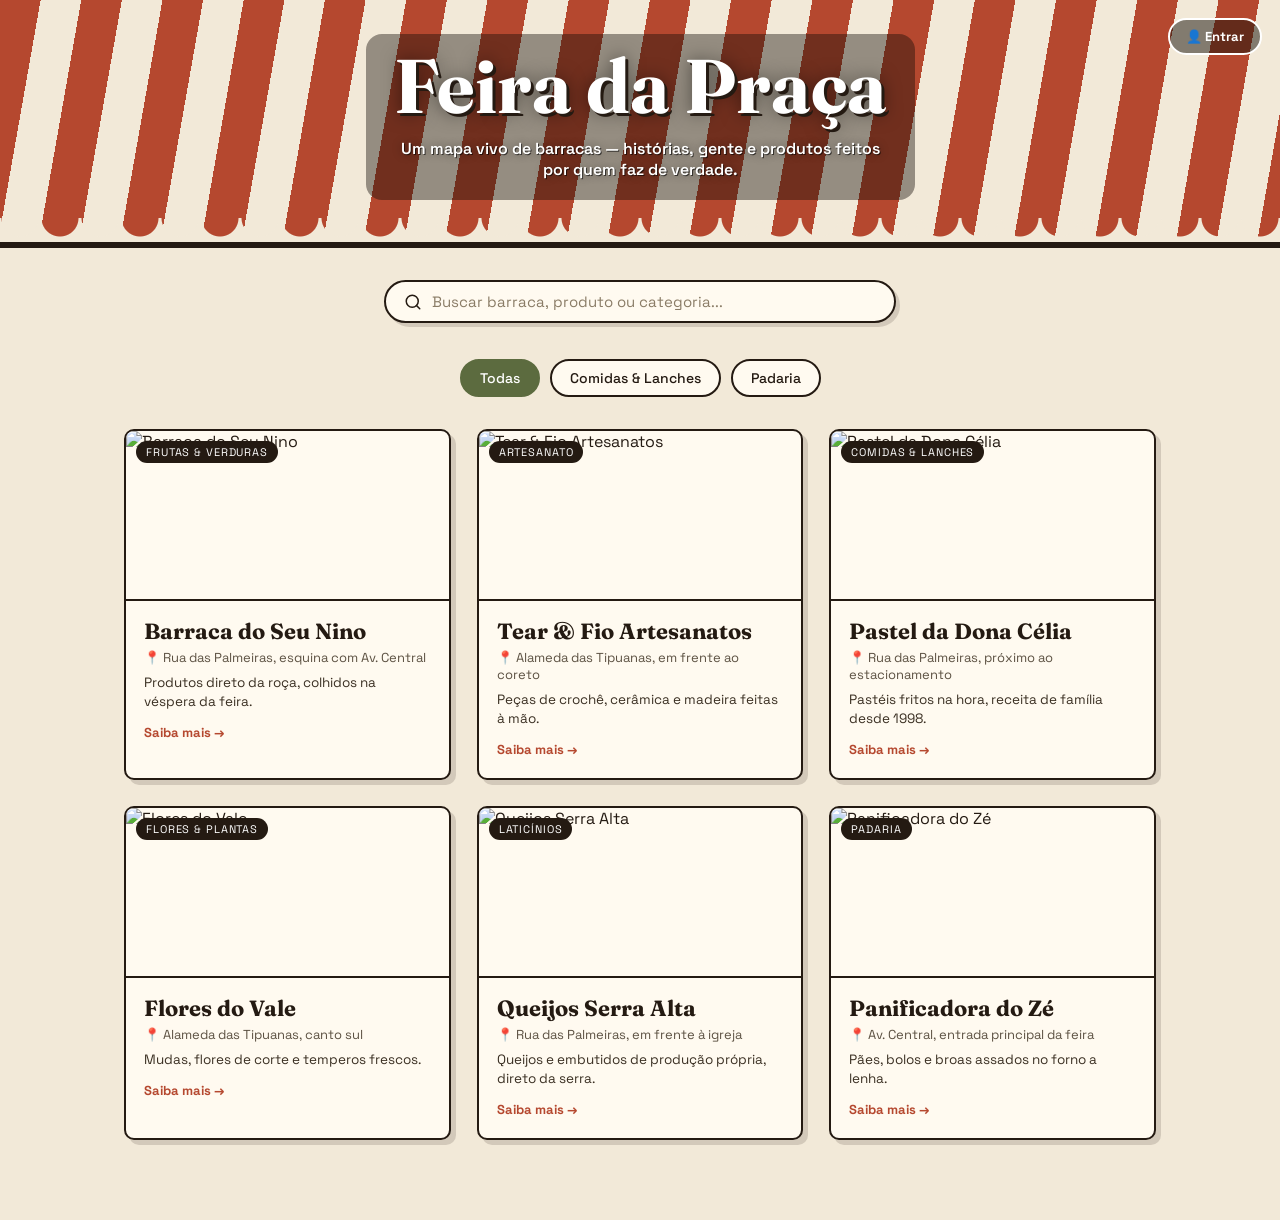
==== FRONTEND/index.html @ 85c82d38 "teste" ====
<!DOCTYPE html>
<html lang="pt-BR">
<head>
<meta charset="UTF-8">
<meta name="viewport" content="width=device-width, initial-scale=1.0">
<title>Feira da Praça — Barracas</title>
<style>
  @import url('https://fonts.googleapis.com/css2?family=Fraunces:opsz,wght@9..144,400;9..144,600;9..144,700&family=Space+Grotesk:wght@400;500;700&display=swap');

  :root{
    --canvas:#f2e9d8;
    --awning-a:#b5482f;
    --awning-b:#f2e9d8;
    --ink:#241a12;
    --olive:#5c6b3f;
    --mustard:#d69a2d;
    --card:#fffaf0;
    --line: rgba(36,26,18,0.15);
  }
  *{box-sizing:border-box; margin:0; padding:0;}
  body{
    background:var(--canvas);
    color:var(--ink);
    font-family:'Space Grotesk', sans-serif;
    min-height:100vh;
  }
  h1,h2,h3,.display{ font-family:'Fraunces', serif; }

  /* ---------- header / awning ---------- */
  header.top{
    position:relative;
    overflow:hidden;
    background: repeating-linear-gradient(
      100deg,
      var(--awning-a) 0px, var(--awning-a) 40px,
      var(--awning-b) 40px, var(--awning-b) 80px
    );
    padding: 34px 24px 42px;
    text-align:center;
    border-bottom: 6px solid var(--ink);
  }
  header.top::after{
    content:"";
    position:absolute; left:0; right:0; bottom:-2px; height:26px;
    background:
      radial-gradient(circle at 20px 0, transparent 18px, var(--canvas) 19px) repeat-x;
    background-size:40px 26px;
  }
  header.top .eyebrow{
    display:inline-block;
    font-size:13px;
    letter-spacing:.14em;
    text-transform:uppercase;
    color:#fff;
    background:var(--ink);
    padding:6px 14px;
    border-radius:2px;
    margin-bottom:16px;
  }
  header.top .title-block{
    display:inline-block;
    background:rgba(20,14,8,.42);
    border-radius:16px;
    padding:14px 28px 20px;
  }
  header.top h1{
    color:#fff;
    font-size:clamp(40px,7vw,76px);
    font-weight:700;
    text-shadow: 3px 3px 0 var(--ink), 0 0 18px rgba(0,0,0,.5);
    line-height:1;
  }
  header.top p{
    color:#fff;
    max-width:480px;
    margin:14px auto 0;
    font-size:16px;
    font-weight:600;
    text-shadow: 1px 1px 0 rgba(0,0,0,.6), 0 0 10px rgba(0,0,0,.4);
  }

  /* ---------- login ---------- */
  .login-corner{
    position:absolute;
    top:18px; right:18px;
    z-index:5;
  }
  .login-btn{
    font-family:'Space Grotesk',sans-serif;
    font-weight:700;
    font-size:13px;
    border:2px solid #fff;
    background:rgba(20,14,8,.5);
    color:#fff;
    padding:8px 16px;
    border-radius:999px;
    cursor:pointer;
    display:flex; align-items:center; gap:6px;
    transition: background .15s ease;
  }
  .login-btn:hover{ background:rgba(20,14,8,.75); }
  .user-chip{
    font-family:'Space Grotesk',sans-serif;
    font-weight:700;
    font-size:13px;
    background:#fff;
    color:var(--ink);
    padding:6px 8px 6px 14px;
    border-radius:999px;
    display:flex; align-items:center; gap:10px;
    border:2px solid var(--ink);
  }
  .user-chip .avatar{
    width:26px; height:26px; border-radius:50%;
    background:var(--olive); color:#fff;
    display:flex; align-items:center; justify-content:center;
    font-size:12px; font-weight:700;
  }
  .user-chip button{
    border:none; background:var(--ink); color:#fff;
    font-size:11px; font-weight:700; letter-spacing:.03em;
    padding:6px 10px; border-radius:999px; cursor:pointer;
  }

  .auth-overlay{
    position:fixed; inset:0; background:rgba(20,14,8,.55);
    display:none; align-items:center; justify-content:center;
    padding:20px; z-index:200;
    backdrop-filter: blur(2px);
  }
  .auth-overlay.open{ display:flex; }
  .auth-panel{
    background:var(--card);
    width:100%; max-width:380px;
    border:2px solid var(--ink); border-radius:14px;
    box-shadow:10px 10px 0 rgba(0,0,0,.25);
    padding:28px 26px 26px;
    position:relative;
    animation: rise .25s ease;
  }
  .auth-panel .close{
    position:absolute; top:12px; right:12px;
    width:30px; height:30px; border-radius:50%;
    background:var(--ink); color:#fff; border:none;
    font-size:16px; cursor:pointer;
  }
  .auth-panel h2{ font-size:24px; margin-bottom:4px; }
  .auth-panel .sub{ font-size:13px; color:#6b5f4d; margin-bottom:20px; }
  .auth-tabs{ display:flex; gap:8px; margin-bottom:20px; }
  .auth-tabs button{
    flex:1; padding:8px; border-radius:999px; border:2px solid var(--ink);
    background:var(--card); font-family:'Space Grotesk',sans-serif; font-weight:700;
    font-size:13px; cursor:pointer; color:var(--ink);
  }
  .auth-tabs button.active{ background:var(--olive); color:#fff; border-color:var(--olive); }
  .auth-form label{
    display:block; font-size:12px; font-weight:700; text-transform:uppercase;
    letter-spacing:.05em; margin-bottom:6px; color:#5c5142;
  }
  .auth-form input{
    width:100%; border:2px solid var(--ink); border-radius:8px;
    padding:10px 12px; margin-bottom:14px; font-family:'Space Grotesk',sans-serif;
    font-size:14px; background:#fffefb;
  }
  .auth-form input:focus{ outline:2px solid var(--mustard); }
  .auth-submit{
    width:100%; border:2px solid var(--ink); background:var(--ink); color:#fff;
    font-family:'Space Grotesk',sans-serif; font-weight:700; font-size:14px;
    padding:12px; border-radius:999px; cursor:pointer; margin-top:4px;
  }
  .auth-submit:hover{ background:#3a2f22; }
  .auth-error{
    color:var(--awning-a); font-size:12.5px; font-weight:700; margin:-6px 0 12px;
    display:none;
  }
  .auth-error.show{ display:block; }

  /* ---------- admin dashboard ---------- */
  .admin-overlay{
    position:fixed; inset:0; background:rgba(20,14,8,.55);
    display:none; align-items:flex-start; justify-content:center;
    padding:40px 16px; z-index:200; overflow-y:auto;
    backdrop-filter: blur(2px);
  }
  .admin-overlay.open{ display:flex; }
  .admin-panel{
    background:var(--card);
    max-width:720px; width:100%;
    border:2px solid var(--ink); border-radius:14px;
    box-shadow:10px 10px 0 rgba(0,0,0,.25);
    padding:30px 30px 34px;
    position:relative;
    animation: rise .25s ease;
  }
  .admin-panel .close{
    position:absolute; top:14px; right:14px;
    width:36px; height:36px; border-radius:50%;
    background:var(--ink); color:#fff; border:none;
    font-size:18px; cursor:pointer;
  }
  .admin-panel h2{ font-size:28px; margin-bottom:4px; }
  .admin-panel .sub{ font-size:13px; color:#6b5f4d; margin-bottom:24px; }
  .admin-stats{
    display:grid; grid-template-columns:repeat(auto-fit,minmax(140px,1fr));
    gap:12px; margin-bottom:28px;
  }
  .admin-stats .stat{
    border:2px solid var(--ink); border-radius:10px; padding:14px 16px;
    background:#fffefb;
  }
  .admin-stats .stat .num{ font-family:'Fraunces',serif; font-size:28px; }
  .admin-stats .stat .label{ font-size:12px; color:#6b5f4d; text-transform:uppercase; letter-spacing:.04em; }
  .admin-list{ display:flex; flex-direction:column; gap:10px; }
  .admin-row{
    display:grid; grid-template-columns:24px 1fr auto; align-items:center; gap:12px;
  }
  .admin-row .rank{ font-weight:700; color:#6b5f4d; font-size:13px; }
  .admin-row .info{ min-width:0; }
  .admin-row .info .name{ font-weight:700; font-size:14px; }
  .admin-row .info .cat{ font-size:11px; color:#6b5f4d; }
  .admin-row .bar-wrap{ background:#e9dfc9; border:2px solid var(--ink); border-radius:999px; height:10px; overflow:hidden; margin-top:4px; }
  .admin-row .bar{ height:100%; background:var(--olive); }
  .admin-row .count{ font-weight:700; font-size:15px; min-width:34px; text-align:right; }
  .admin-empty{ text-align:center; color:#6b5f4d; font-size:14px; padding:20px 0; }



  /* ---------- filter bar ---------- */
  .filters{
    max-width:1080px;
    margin:36px auto 0;
    padding:0 24px;
    display:flex;
    gap:10px;
    flex-wrap:wrap;
    justify-content:center;
  }
  .filters button{
    font-family:'Space Grotesk',sans-serif;
    font-weight:500;
    font-size:14px;
    border:2px solid var(--ink);
    background:var(--card);
    color:var(--ink);
    padding:8px 18px;
    border-radius:999px;
    cursor:pointer;
    transition: transform .15s ease, background .15s ease;
  }
  .filters button:hover{ transform:translateY(-2px); }
  .filters button.active{
    background:var(--olive);
    color:#fff;
    border-color:var(--olive);
  }

  /* ---------- search bar ---------- */
  .search-wrap{
    max-width:560px;
    margin:32px auto 0;
    padding:0 24px;
  }
  .search-box{
    display:flex;
    align-items:center;
    gap:10px;
    background:var(--card);
    border:2px solid var(--ink);
    border-radius:999px;
    padding:10px 18px;
    box-shadow:4px 4px 0 var(--line);
  }
  .search-box svg{ flex:none; }
  .search-box input{
    flex:1;
    border:none;
    outline:none;
    background:transparent;
    font-family:'Space Grotesk',sans-serif;
    font-size:15px;
    color:var(--ink);
  }
  .search-box input::placeholder{ color:#8a7c66; }

  /* ---------- grid ---------- */
  main{
    max-width:1080px;
    margin:32px auto 80px;
    padding:0 24px;
  }
  .grid{
    display:grid;
    grid-template-columns:repeat(auto-fill, minmax(260px,1fr));
    gap:26px;
  }
  .stall-card{
    background:var(--card);
    border:2px solid var(--ink);
    border-radius:10px;
    overflow:hidden;
    cursor:pointer;
    position:relative;
    transition: transform .2s ease, box-shadow .2s ease;
    box-shadow: 5px 5px 0 var(--line);
  }
  .stall-card:hover{
    transform: translate(-3px,-3px);
    box-shadow: 8px 8px 0 var(--mustard);
  }
  .stall-card img{
    width:100%; height:170px; object-fit:cover; display:block;
    border-bottom:2px solid var(--ink);
  }
  .stall-card .tag{
    position:absolute; top:10px; left:10px;
    background:var(--ink); color:#fff;
    font-size:11px; letter-spacing:.08em; text-transform:uppercase;
    padding:4px 10px; border-radius:999px;
  }
  .stall-card .body{ padding:16px 18px 20px; }
  .stall-card h3{ font-size:22px; margin-bottom:4px; }
  .stall-card .loc{
    font-size:13px; color:#5c5142; display:flex; align-items:center; gap:6px; margin-bottom:8px;
  }
  .stall-card .desc{ font-size:13.5px; line-height:1.4; color:#3a2f22; }
  .stall-card .more{
    margin-top:12px; font-size:13px; font-weight:700; color:var(--awning-a);
  }

  /* ---------- detail overlay ---------- */
  .overlay{
    position:fixed; inset:0; background:rgba(20,14,8,.55);
    display:none; align-items:flex-start; justify-content:center;
    padding:40px 16px; z-index:100; overflow-y:auto;
    backdrop-filter: blur(2px);
  }
  .overlay.open{ display:flex; }
  .panel{
    background:var(--card);
    max-width:820px; width:100%;
    border:2px solid var(--ink); border-radius:14px;
    box-shadow:10px 10px 0 rgba(0,0,0,.25);
    overflow:hidden;
    animation: rise .25s ease;
  }
  @keyframes rise{ from{ transform:translateY(16px); opacity:0;} to{ transform:translateY(0); opacity:1;} }

  .panel-head{ position:relative; }
  .panel-head .close{
    position:absolute; top:14px; right:14px;
    width:36px; height:36px; border-radius:50%;
    background:var(--ink); color:#fff; border:none;
    font-size:18px; cursor:pointer; z-index:5;
  }
  .gallery{ display:grid; grid-template-columns: 2fr 1fr; gap:4px; height:280px; }
  .gallery img{ width:100%; height:100%; object-fit:cover; }
  .gallery .side{ display:grid; grid-template-rows:1fr 1fr; gap:4px; }

  .panel-body{ padding:26px 30px 34px; }
  .panel-body .tag{
    display:inline-block; background:var(--mustard); color:var(--ink);
    font-size:11px; text-transform:uppercase; letter-spacing:.08em;
    padding:4px 10px; border-radius:999px; margin-bottom:10px; font-weight:700;
  }
  .panel-body h2{ font-size:34px; margin-bottom:6px; }
  .panel-body .owner{ color:#6b5f4d; font-size:14px; margin-bottom:16px; }
  .panel-body .about{ font-size:15px; line-height:1.6; margin-bottom:22px; }

  .loc-block{
    display:flex; gap:16px; align-items:flex-start;
    border:2px solid var(--ink); border-radius:10px; padding:14px 16px;
    margin-bottom:26px; background:#fffefb;
  }
  .loc-block .pin{
    width:44px; height:44px; border-radius:50%; background:var(--olive);
    color:#fff; display:flex; align-items:center; justify-content:center;
    font-size:20px; flex:none;
  }
  .loc-block .info b{ display:block; font-size:15px; margin-bottom:2px; }
  .loc-block .info span{ font-size:13px; color:#5c5142; }
  .loc-block .hours{ margin-top:6px; font-size:13px; color:var(--awning-a); font-weight:700; }

  .section-label{
    font-family:'Fraunces',serif; font-size:20px; margin-bottom:14px;
    border-bottom:3px solid var(--ink); padding-bottom:6px;
  }

  .products{
    display:grid; grid-template-columns:repeat(auto-fill,minmax(200px,1fr)); gap:16px;
  }
  .product{
    border:2px solid var(--ink); border-radius:10px; overflow:hidden; background:#fff;
  }
  .product img{ width:100%; height:130px; object-fit:cover; border-bottom:2px solid var(--ink); }
  .product .pbody{ padding:12px 14px 14px; }
  .product h4{ font-size:15px; margin-bottom:3px; }
  .product .price{ color:var(--awning-a); font-weight:700; font-size:14px; margin-bottom:5px; }
  .product p{ font-size:12.5px; line-height:1.4; color:#4a4030; }

  @media (max-width:560px){
    .gallery{ grid-template-columns:1fr; height:auto; }
    .gallery .side{ grid-template-columns:1fr 1fr; grid-template-rows:none; height:110px; }
  }
</style>
</head>
<body>

<header class="top">
  <div class="login-corner" id="loginCorner"></div>
  <div class="title-block">
    <h1>Feira da Praça</h1>
    <p>Um mapa vivo de barracas — histórias, gente e produtos feitos por quem faz de verdade.</p>
  </div>
</header>

<div class="auth-overlay" id="authOverlay">
  <div class="auth-panel">
    <button class="close" id="authClose">✕</button>
    <div class="auth-tabs">
      <button data-mode="login" class="active" id="tabLogin">Entrar</button>
      <button data-mode="register" id="tabRegister">Criar conta</button>
    </div>
    <h2 id="authTitle">Bem-vindo de volta</h2>
    <p class="sub" id="authSub">Entre para salvar suas barracas favoritas.</p>
    <div class="auth-error" id="authError"></div>
    <form class="auth-form" id="authForm">
      <div id="nameField" style="display:none">
        <label for="authName">Nome</label>
        <input type="text" id="authName" placeholder="Seu nome">
      </div>
      <label for="authEmail">E-mail</label>
      <input type="email" id="authEmail" placeholder="voce@email.com" required>
      <label for="authPass">Senha</label>
      <input type="password" id="authPass" placeholder="••••••••" required>
      <button type="submit" class="auth-submit" id="authSubmitBtn">Entrar</button>
    </form>
  </div>
</div>

<div class="admin-overlay" id="adminOverlay">
  <div class="admin-panel">
    <button class="close" id="adminClose">✕</button>
    <h2>Movimento das barracas</h2>
    <p class="sub">Quantidade de vezes que cada barraca foi aberta pelos visitantes.</p>
    <div class="admin-stats" id="adminStats"></div>
    <div class="admin-list" id="adminList"></div>
  </div>
</div>

<div class="search-wrap">
  <div class="search-box">
    <svg width="18" height="18" viewBox="0 0 24 24" fill="none" stroke="currentColor" stroke-width="2" stroke-linecap="round" stroke-linejoin="round"><circle cx="11" cy="11" r="8"></circle><line x1="21" y1="21" x2="16.65" y2="16.65"></line></svg>
    <input type="text" id="searchInput" placeholder="Buscar barraca, produto ou categoria...">
  </div>
</div>

<div class="filters" id="filters"></div>

<main>
  <div class="grid" id="grid"></div>
</main>

<div class="overlay" id="overlay">
  <div class="panel" id="panel"></div>
</div>

<script>
const STALLS = [
  {
    id: 1,
    name: "Barraca do Seu Nino",
    category: "Frutas & Verduras",
    owner: "Antônio 'Nino' Ferreira",
    desc: "Produtos direto da roça, colhidos na véspera da feira.",
    about: "Há 22 anos na mesma esquina da feira, o Seu Nino traz frutas e verduras cultivadas em sua própria chácara na região metropolitana. A seleção muda com a estação — no verão, mangas e melancias; no inverno, couves e laranjas suculentas.",
    cover: "https://images.unsplash.com/photo-1488459716781-31db52582fe9?w=1000&q=80",
    gallery: [
      "https://images.unsplash.com/photo-1488459716781-31db52582fe9?w=1000&q=80",
      "https://images.unsplash.com/photo-1506484381205-f7945653044d?w=600&q=80",
      "https://images.unsplash.com/photo-1560806887-1e4cd0b6cbd6?w=600&q=80"
    ],
    address: "Rua das Palmeiras, esquina com Av. Central — Banca 12",
    hours: "Sáb e Dom, 6h às 13h",
    products: [
      {name:"Manga Tommy", price:"R$ 6,90/kg", desc:"Doce e firme, colhida na semana.", img:"https://images.unsplash.com/photo-1553279768-865429fa0078?w=400&q=80"},
      {name:"Alface crespa", price:"R$ 3,50 un", desc:"Orgânica, sem agrotóxico.", img:"https://images.unsplash.com/photo-1622206151226-18ca2c9d680f?w=400&q=80"},
      {name:"Tomate italiano", price:"R$ 7,00/kg", desc:"Ideal para molhos caseiros.", img:"https://images.unsplash.com/photo-1546094096-0df4bcaaa337?w=400&q=80"},
      {name:"Laranja pêra", price:"R$ 4,20/kg", desc:"Suco na hora, sem conservantes.", img:"https://images.unsplash.com/photo-1611080626919-7cf5a9dbab5b?w=400&q=80"}
    ]
  },
  {
    id: 2,
    name: "Tear & Fio Artesanatos",
    category: "Artesanato",
    owner: "Marli e Joaquina",
    desc: "Peças de crochê, cerâmica e madeira feitas à mão.",
    about: "Duas irmãs que transformaram a tradição da avó em ofício. Cada peça é única — do crochê à cerâmica queimada em forno a lenha. Encomendas personalizadas são feitas sob consulta na própria barraca.",
    cover: "https://images.unsplash.com/photo-1558618666-fcd25c85cd64?w=1000&q=80",
    gallery: [
      "https://images.unsplash.com/photo-1558618666-fcd25c85cd64?w=1000&q=80",
      "https://images.unsplash.com/photo-1610701596007-11502861dcfa?w=600&q=80",
      "https://images.unsplash.com/photo-1602928321679-560bb453f190?w=600&q=80"
    ],
    address: "Alameda das Tipuanas, em frente ao coreto — Banca 27",
    hours: "Sáb e Dom, 8h às 17h",
    products: [
      {name:"Manta em crochê", price:"R$ 120,00", desc:"Lã mista, 1,40m x 1,80m.", img:"https://images.unsplash.com/photo-1616486338812-3dadae4b4ace?w=400&q=80"},
      {name:"Vaso de cerâmica", price:"R$ 65,00", desc:"Queima artesanal, acabamento fosco.", img:"https://images.unsplash.com/photo-1578749556568-bc2c40e68b61?w=400&q=80"},
      {name:"Porta-copos madeira", price:"R$ 38,00 (jogo)", desc:"Madeira de reflorestamento.", img:"https://images.unsplash.com/photo-1611269154421-4e27233ac5c7?w=400&q=80"}
    ]
  },
  {
    id: 3,
    name: "Pastel da Dona Célia",
    category: "Comidas & Lanches",
    owner: "Célia Ramos",
    desc: "Pastéis fritos na hora, receita de família desde 1998.",
    about: "A fila mais famosa da feira. Dona Célia frita cada pastel na hora do pedido, com massa feita em casa toda madrugada de sábado. O caldo de cana geladinho é a dupla perfeita.",
    cover: "https://images.unsplash.com/photo-1601050690597-df0568f70950?w=1000&q=80",
    gallery: [
      "https://images.unsplash.com/photo-1601050690597-df0568f70950?w=1000&q=80",
      "https://images.unsplash.com/photo-1626804475297-411e58b23e35?w=600&q=80",
      "https://images.unsplash.com/photo-1541592106381-b31e9677c0e5?w=600&q=80"
    ],
    address: "Rua das Palmeiras, próximo ao estacionamento — Banca 3",
    hours: "Sáb e Dom, 9h às 15h",
    products: [
      {name:"Pastel de carne", price:"R$ 12,00", desc:"Recheio generoso, massa crocante.", img:"https://images.unsplash.com/photo-1541592106381-b31e9677c0e5?w=400&q=80"},
      {name:"Pastel de queijo", price:"R$ 11,00", desc:"Queijo derretido na medida certa.", img:"https://images.unsplash.com/photo-1625944230945-1b7dd3b949ab?w=400&q=80"},
      {name:"Caldo de cana", price:"R$ 6,00", desc:"Extraído na hora, com limão.", img:"https://images.unsplash.com/photo-1622597467836-f3285f2131b8?w=400&q=80"}
    ]
  },
  {
    id: 4,
    name: "Flores do Vale",
    category: "Flores & Plantas",
    owner: "Rogério Andrade",
    desc: "Mudas, flores de corte e temperos frescos.",
    about: "Especializado em plantas ornamentais e temperos vivos — manjericão, alecrim e hortelã prontos para o vaso. Rogério também monta arranjos personalizados para eventos, com encomenda antecipada.",
    cover: "https://images.unsplash.com/photo-1533616688419-b7a585564566?w=1000&q=80",
    gallery: [
      "https://images.unsplash.com/photo-1533616688419-b7a585564566?w=1000&q=80",
      "https://images.unsplash.com/photo-1490750967868-88aa4486c946?w=600&q=80",
      "https://images.unsplash.com/photo-1462530260150-162092dbf011?w=600&q=80"
    ],
    address: "Alameda das Tipuanas, canto sul — Banca 34",
    hours: "Sáb e Dom, 7h às 14h",
    products: [
      {name:"Muda de manjericão", price:"R$ 9,00", desc:"Vaso de 10cm, pronto pra colher.", img:"https://images.unsplash.com/photo-1618375569909-3c8616cf7733?w=400&q=80"},
      {name:"Buquê de girassóis", price:"R$ 35,00", desc:"7 hastes, embrulho em kraft.", img:"https://images.unsplash.com/photo-1597848212624-a19eb35e2651?w=400&q=80"},
      {name:"Suculenta mix", price:"R$ 14,00 un", desc:"Variedades sortidas, vaso de barro.", img:"https://images.unsplash.com/photo-1459156212016-c812468e2115?w=400&q=80"}
    ]
  },
  {
    id: 5,
    name: "Queijos Serra Alta",
    category: "Laticínios",
    owner: "Família Bianchi",
    desc: "Queijos e embutidos de produção própria, direto da serra.",
    about: "A família Bianchi produz queijos artesanais há três gerações em uma pequena propriedade na serra. Tudo é feito em pequenos lotes, com leite da própria fazenda e maturação controlada.",
    cover: "https://images.unsplash.com/photo-1486297678162-eb2a19b0a32d?w=1000&q=80",
    gallery: [
      "https://images.unsplash.com/photo-1486297678162-eb2a19b0a32d?w=1000&q=80",
      "https://images.unsplash.com/photo-1452195100486-9cc805987862?w=600&q=80",
      "https://images.unsplash.com/photo-1573528839172-7f4dfbcbd88a?w=600&q=80"
    ],
    address: "Rua das Palmeiras, em frente à igreja — Banca 18",
    hours: "Sáb e Dom, 6h às 13h",
    products: [
      {name:"Queijo colonial", price:"R$ 42,00/kg", desc:"Maturação de 20 dias, sabor suave.", img:"https://images.unsplash.com/photo-1452195100486-9cc805987862?w=400&q=80"},
      {name:"Salame artesanal", price:"R$ 55,00/kg", desc:"Defumado em fumeiro próprio.", img:"https://images.unsplash.com/photo-1626200419199-391ae4be7a41?w=400&q=80"},
      {name:"Manteiga da roça", price:"R$ 18,00 (200g)", desc:"Batida fresca, sem conservantes.", img:"https://images.unsplash.com/photo-1589985270826-4b7bb135bc9d?w=400&q=80"}
    ]
  },
  {
    id: 6,
    name: "Panificadora do Zé",
    category: "Padaria",
    owner: "José Martins",
    desc: "Pães, bolos e broas assados no forno a lenha.",
    about: "O forno a lenha do Zé fica ligado desde as 4h da manhã. O carro-chefe é o pão de fermentação natural, mas o cheiro da broa de fubá é o que atrai a fila logo cedo.",
    cover: "https://images.unsplash.com/photo-1509440159596-0249088772ff?w=1000&q=80",
    gallery: [
      "https://images.unsplash.com/photo-1509440159596-0249088772ff?w=1000&q=80",
      "https://images.unsplash.com/photo-1533089860892-a7c6f0a88666?w=600&q=80",
      "https://images.unsplash.com/photo-1608198093002-ad4e005484ec?w=600&q=80"
    ],
    address: "Av. Central, entrada principal da feira — Banca 1",
    hours: "Sáb e Dom, 6h às 12h",
    products: [
      {name:"Pão fermentação natural", price:"R$ 22,00", desc:"Casca crocante, miolo alveolado.", img:"https://images.unsplash.com/photo-1585478259715-4d3a5f437075?w=400&q=80"},
      {name:"Broa de fubá", price:"R$ 9,00", desc:"Receita de forno a lenha.", img:"https://images.unsplash.com/photo-1509440159596-0249088772ff?w=400&q=80"},
      {name:"Bolo de fubá cremoso", price:"R$ 28,00", desc:"Fatia generosa, cobertura de queijo.", img:"https://images.unsplash.com/photo-1519869325930-281384150729?w=400&q=80"}
    ]
  }
];

/* ---------- login system ---------- */
const ADMIN_CREDENTIALS = {
  email: "adminnuzzi26@gmail.com",
  pass: "feira nuzzi26",
  name: "admin"
};

const loginCorner = document.getElementById('loginCorner');
const authOverlay = document.getElementById('authOverlay');
const authForm = document.getElementById('authForm');
const authError = document.getElementById('authError');
const authTitle = document.getElementById('authTitle');
const authSub = document.getElementById('authSub');
const authSubmitBtn = document.getElementById('authSubmitBtn');
const nameField = document.getElementById('nameField');
const tabLogin = document.getElementById('tabLogin');
const tabRegister = document.getElementById('tabRegister');
let authMode = 'login';

function getUsers(){
  return JSON.parse(localStorage.getItem('feira_users') || '{}');
}
function saveUsers(users){
  localStorage.setItem('feira_users', JSON.stringify(users));
}
function getSession(){
  return JSON.parse(localStorage.getItem('feira_session') || 'null');
}
function setSession(user){
  localStorage.setItem('feira_session', JSON.stringify(user));
}
function clearSession(){
  localStorage.removeItem('feira_session');
}

/* ---------- movimento das barracas (tracking) ---------- */
function getVisits(){
  return JSON.parse(localStorage.getItem('feira_visits') || '{}');
}
function registerVisit(id){
  const visits = getVisits();
  visits[id] = (visits[id] || 0) + 1;
  localStorage.setItem('feira_visits', JSON.stringify(visits));
}

function renderLoginCorner(){
  const session = getSession();
  if(session){
    const initial = session.name.trim().charAt(0).toUpperCase();
    const adminBtn = session.isAdmin
      ? `<button id="adminBtn" title="Movimento das barracas">📊</button>`
      : '';
    loginCorner.innerHTML = `
      <div class="user-chip">
        <div class="avatar">${initial}</div>
        <span>${session.name.split(' ')[0]}</span>
        ${adminBtn}
        <button id="logoutBtn">Sair</button>
      </div>
    `;
    document.getElementById('logoutBtn').addEventListener('click', ()=>{
      clearSession();
      renderLoginCorner();
    });
    if(session.isAdmin){
      document.getElementById('adminBtn').addEventListener('click', openAdmin);
    }
  } else {
    loginCorner.innerHTML = `<button class="login-btn" id="openAuthBtn">👤 Entrar</button>`;
    document.getElementById('openAuthBtn').addEventListener('click', openAuth);
  }
}

function setAuthMode(mode){
  authMode = mode;
  authError.classList.remove('show');
  authForm.reset();
  if(mode === 'login'){
    tabLogin.classList.add('active');
    tabRegister.classList.remove('active');
    authTitle.textContent = 'Bem-vindo de volta';
    authSub.textContent = 'Entre para salvar suas barracas favoritas.';
    nameField.style.display = 'none';
    authSubmitBtn.textContent = 'Entrar';
  } else {
    tabRegister.classList.add('active');
    tabLogin.classList.remove('active');
    authTitle.textContent = 'Criar conta';
    authSub.textContent = 'Cadastre-se para acompanhar a feira.';
    nameField.style.display = 'block';
    authSubmitBtn.textContent = 'Criar conta';
  }
}

function openAuth(){
  setAuthMode('login');
  authOverlay.classList.add('open');
  document.body.style.overflow = 'hidden';
}
function closeAuth(){
  authOverlay.classList.remove('open');
  document.body.style.overflow = '';
}

tabLogin.addEventListener('click', ()=> setAuthMode('login'));
tabRegister.addEventListener('click', ()=> setAuthMode('register'));
document.getElementById('authClose').addEventListener('click', closeAuth);
authOverlay.addEventListener('click', (e)=>{ if(e.target === authOverlay) closeAuth(); });

authForm.addEventListener('submit', (e)=>{
  e.preventDefault();
  const email = document.getElementById('authEmail').value.trim().toLowerCase();
  const pass = document.getElementById('authPass').value;

  // login administrativo com credenciais fixas
  if(authMode === 'login' && email === ADMIN_CREDENTIALS.email && pass === ADMIN_CREDENTIALS.pass){
    setSession({ email, name: ADMIN_CREDENTIALS.name, isAdmin: true });
    renderLoginCorner();
    closeAuth();
    return;
  }

  const users = getUsers();

  if(authMode === 'register'){
    const name = document.getElementById('authName').value.trim();
    if(!name){
      authError.textContent = 'Informe seu nome.';
      authError.classList.add('show');
      return;
    }
    if(users[email] || email === ADMIN_CREDENTIALS.email){
      authError.textContent = 'Este e-mail já está cadastrado.';
      authError.classList.add('show');
      return;
    }
    users[email] = { name, pass };
    saveUsers(users);
    setSession({ email, name });
    renderLoginCorner();
    closeAuth();
  } else {
    const user = users[email];
    if(!user || user.pass !== pass){
      authError.textContent = 'E-mail ou senha incorretos.';
      authError.classList.add('show');
      return;
    }
    setSession({ email, name: user.name });
    renderLoginCorner();
    closeAuth();
  }
});

/* ---------- admin dashboard ---------- */
const adminOverlay = document.getElementById('adminOverlay');
const adminStats = document.getElementById('adminStats');
const adminList = document.getElementById('adminList');

function openAdmin(){
  renderAdminDashboard();
  adminOverlay.classList.add('open');
  document.body.style.overflow = 'hidden';
}
function closeAdmin(){
  adminOverlay.classList.remove('open');
  document.body.style.overflow = '';
}
document.getElementById('adminClose').addEventListener('click', closeAdmin);
adminOverlay.addEventListener('click', (e)=>{ if(e.target === adminOverlay) closeAdmin(); });

function renderAdminDashboard(){
  const visits = getVisits();
  const rows = STALLS.map(s => ({
    id: s.id, name: s.name, category: s.category,
    count: visits[s.id] || 0
  })).sort((a,b) => b.count - a.count);

  const totalVisits = rows.reduce((sum,r) => sum + r.count, 0);
  const mostVisited = rows[0] && rows[0].count > 0 ? rows[0].name : "—";
  const activeStalls = rows.filter(r => r.count > 0).length;

  adminStats.innerHTML = `
    <div class="stat"><div class="num">${totalVisits}</div><div class="label">Acessos totais</div></div>
    <div class="stat"><div class="num">${activeStalls}/${rows.length}</div><div class="label">Barracas visitadas</div></div>
    <div class="stat"><div class="num" style="font-size:16px; line-height:1.3;">${mostVisited}</div><div class="label">Mais acessada</div></div>
  `;

  if(totalVisits === 0){
    adminList.innerHTML = `<div class="admin-empty">Ainda não há acessos registrados. Os cliques nas barracas aparecerão aqui.</div>`;
    return;
  }

  const max = rows[0].count || 1;
  adminList.innerHTML = rows.map((r, i) => `
    <div class="admin-row">
      <div class="rank">#${i+1}</div>
      <div class="info">
        <div class="name">${r.name}</div>
        <div class="cat">${r.category}</div>
        <div class="bar-wrap"><div class="bar" style="width:${(r.count/max*100).toFixed(0)}%"></div></div>
      </div>
      <div class="count">${r.count}</div>
    </div>
  `).join('');
}

renderLoginCorner();

const HIDDEN_CATS = ["Frutas & Verduras", "Artesanato", "Flores & Plantas", "Laticínios"];
const categories = ["Todas", ...new Set(STALLS.map(s => s.category).filter(c => !HIDDEN_CATS.includes(c)))];
const filtersEl = document.getElementById('filters');
const gridEl = document.getElementById('grid');
const overlay = document.getElementById('overlay');
const panel = document.getElementById('panel');
const searchInput = document.getElementById('searchInput');
let activeCat = "Todas";
let searchTerm = "";

function renderFilters(){
  filtersEl.innerHTML = categories.map(c =>
    `<button data-cat="${c}" class="${c===activeCat?'active':''}">${c}</button>`
  ).join('');
  filtersEl.querySelectorAll('button').forEach(btn=>{
    btn.addEventListener('click', ()=>{
      activeCat = btn.dataset.cat;
      renderFilters();
      renderGrid();
    });
  });
}

function renderGrid(){
  let list = activeCat === "Todas" ? STALLS : STALLS.filter(s=>s.category===activeCat);
  const term = searchTerm.trim().toLowerCase();
  if(term){
    list = list.filter(s =>
      s.name.toLowerCase().includes(term) ||
      s.category.toLowerCase().includes(term) ||
      s.desc.toLowerCase().includes(term) ||
      s.products.some(p => p.name.toLowerCase().includes(term))
    );
  }
  if(list.length === 0){
    gridEl.innerHTML = `<p style="grid-column:1/-1; text-align:center; padding:40px 0; color:#6b5f4d;">Nenhuma barraca encontrada.</p>`;
    return;
  }
  gridEl.innerHTML = list.map(s => `
    <div class="stall-card" data-id="${s.id}">
      <span class="tag">${s.category}</span>
      <img src="${s.cover}" alt="${s.name}">
      <div class="body">
        <h3>${s.name}</h3>
        <div class="loc">📍 ${s.address.split('—')[0].trim()}</div>
        <div class="desc">${s.desc}</div>
        <div class="more">Saiba mais →</div>
      </div>
    </div>
  `).join('');
  gridEl.querySelectorAll('.stall-card').forEach(card=>{
    card.addEventListener('click', ()=> openStall(Number(card.dataset.id)));
  });
}

function openStall(id){
  const s = STALLS.find(x=>x.id===id);
  registerVisit(id);
  panel.innerHTML = `
    <div class="panel-head">
      <button class="close" id="closeBtn">✕</button>
      <div class="gallery">
        <img src="${s.gallery[0]}" alt="${s.name}">
        <div class="side">
          <img src="${s.gallery[1]}" alt="${s.name} detalhe 1">
          <img src="${s.gallery[2]}" alt="${s.name} detalhe 2">
        </div>
      </div>
    </div>
    <div class="panel-body">
      <span class="tag">${s.category}</span>
      <h2>${s.name}</h2>
      <div class="owner">por ${s.owner}</div>
      <p class="about">${s.about}</p>

      <div class="loc-block">
        <div class="pin">📍</div>
        <div class="info">
          <b>${s.address}</b>
          <span>Localização dentro da feira</span>
          <div class="hours">🕒 ${s.hours}</div>
        </div>
      </div>

      <div class="section-label">Produtos</div>
      <div class="products">
        ${s.products.map(p => `
          <div class="product">
            <img src="${p.img}" alt="${p.name}">
            <div class="pbody">
              <h4>${p.name}</h4>
              <div class="price">${p.price}</div>
              <p>${p.desc}</p>
            </div>
          </div>
        `).join('')}
      </div>
    </div>
  `;
  overlay.classList.add('open');
  document.getElementById('closeBtn').addEventListener('click', closeStall);
  document.body.style.overflow = 'hidden';
}

function closeStall(){
  overlay.classList.remove('open');
  document.body.style.overflow = '';
}
overlay.addEventListener('click', (e)=>{ if(e.target === overlay) closeStall(); });
document.addEventListener('keydown', (e)=>{ if(e.key==='Escape') closeStall(); });

searchInput.addEventListener('input', (e)=>{
  searchTerm = e.target.value;
  renderGrid();
});

renderFilters();
renderGrid();
</script>
</body>
</html>
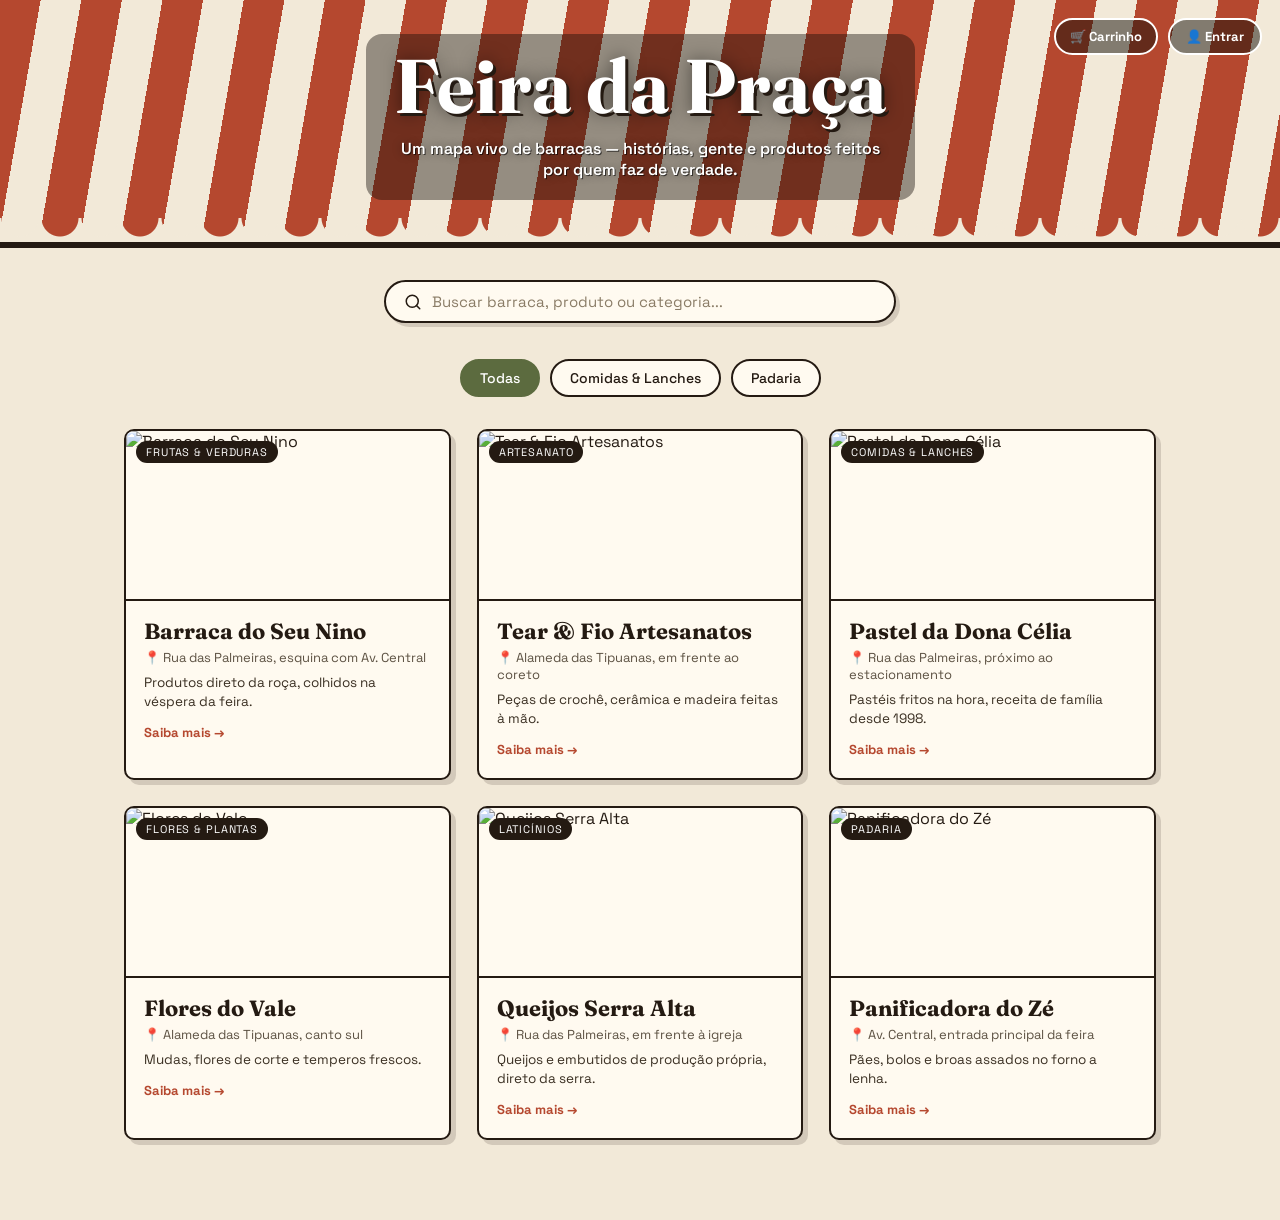
==== commit 5d4e10f6: "teste" ====
--- a/FRONTEND/index.html
+++ b/FRONTEND/index.html
@@ -81,9 +81,7 @@
 
   /* ---------- login ---------- */
   .login-corner{
-    position:absolute;
-    top:18px; right:18px;
-    z-index:5;
+    flex:none;
   }
   .login-btn{
     font-family:'Space Grotesk',sans-serif;
@@ -223,6 +221,235 @@
   .admin-row .count{ font-weight:700; font-size:15px; min-width:34px; text-align:right; }
   .admin-empty{ text-align:center; color:#6b5f4d; font-size:14px; padding:20px 0; }
 
+  /* ---------- cart ---------- */
+  .header-actions{
+    position:absolute;
+    top:18px; right:18px;
+    z-index:5;
+    display:flex;
+    align-items:center;
+    gap:10px;
+  }
+  .cart-corner{
+    flex:none;
+  }
+  .cart-btn{
+    font-family:'Space Grotesk',sans-serif;
+    font-weight:700;
+    font-size:13px;
+    border:2px solid #fff;
+    background:rgba(20,14,8,.5);
+    color:#fff;
+    padding:8px 14px;
+    border-radius:999px;
+    cursor:pointer;
+    display:flex; align-items:center; gap:6px;
+    position:relative;
+    transition: background .15s ease;
+  }
+  .cart-btn:hover{ background:rgba(20,14,8,.75); }
+  .cart-badge{
+    position:absolute; top:-6px; right:-6px;
+    background:var(--awning-a); color:#fff;
+    font-size:11px; font-weight:700;
+    min-width:18px; height:18px; border-radius:999px;
+    display:flex; align-items:center; justify-content:center;
+    padding:0 4px;
+    border:2px solid var(--canvas);
+  }
+  .product-add{
+    margin-top:8px;
+    width:100%;
+    border:2px solid var(--ink);
+    background:var(--card);
+    color:var(--ink);
+    font-family:'Space Grotesk',sans-serif;
+    font-weight:700;
+    font-size:12.5px;
+    padding:7px 10px;
+    border-radius:999px;
+    cursor:pointer;
+    transition: background .15s ease, color .15s ease;
+  }
+  .product-add:hover{ background:var(--olive); color:#fff; border-color:var(--olive); }
+  .product-add.added{ background:var(--olive); color:#fff; border-color:var(--olive); }
+
+  .cart-overlay{
+    position:fixed; inset:0; background:rgba(20,14,8,.55);
+    display:none; align-items:stretch; justify-content:flex-end;
+    z-index:220;
+  }
+  .cart-overlay.open{ display:flex; }
+  .cart-panel{
+    background:var(--card);
+    width:100%; max-width:400px; height:100%;
+    border-left:2px solid var(--ink);
+    box-shadow:-8px 0 24px rgba(0,0,0,.2);
+    padding:26px 22px 22px;
+    overflow-y:auto;
+    position:relative;
+    animation: slideIn .25s ease;
+  }
+  @keyframes slideIn{ from{ transform:translateX(24px); opacity:0; } to{ transform:translateX(0); opacity:1; } }
+  .cart-panel .close{
+    position:absolute; top:14px; right:14px;
+    width:32px; height:32px; border-radius:50%;
+    background:var(--ink); color:#fff; border:none;
+    font-size:16px; cursor:pointer;
+  }
+  .cart-panel h2{ font-size:24px; margin-bottom:18px; }
+  .cart-empty{ text-align:center; color:#6b5f4d; font-size:14px; padding:40px 0; }
+  .cart-item{
+    display:grid; grid-template-columns:52px 1fr auto; gap:12px;
+    align-items:center;
+    padding:10px 0;
+    border-bottom:1px solid #e3d9c3;
+  }
+  .cart-item img{ width:52px; height:52px; border-radius:8px; object-fit:cover; border:2px solid var(--ink); }
+  .cart-item .info .name{ font-weight:700; font-size:13.5px; }
+  .cart-item .info .stall{ font-size:11px; color:#6b5f4d; }
+  .cart-item .info .price{ font-size:12px; color:var(--awning-a); font-weight:700; margin-top:2px; }
+  .cart-item .qty-controls{
+    display:flex; align-items:center; gap:6px;
+    justify-self:end;
+  }
+  .cart-item .qty-controls button{
+    width:24px; height:24px; border-radius:50%;
+    border:2px solid var(--ink); background:var(--card);
+    font-weight:700; cursor:pointer; font-size:13px; line-height:1;
+  }
+  .cart-item .qty-controls span{ font-weight:700; font-size:13px; min-width:16px; text-align:center; }
+  .cart-total{
+    display:flex; justify-content:space-between; align-items:center;
+    margin-top:18px; padding-top:14px; border-top:2px solid var(--ink);
+    font-weight:700; font-size:16px;
+  }
+  .cart-checkout{
+    width:100%; margin-top:16px;
+    border:2px solid var(--ink); background:var(--ink); color:#fff;
+    font-family:'Space Grotesk',sans-serif; font-weight:700; font-size:14px;
+    padding:13px; border-radius:999px; cursor:pointer;
+  }
+  .cart-checkout:hover{ background:#3a2f22; }
+  .cart-checkout:disabled{ opacity:.5; cursor:not-allowed; }
+
+  /* ---------- confirmação (dupla verificação) ---------- */
+  .confirm-overlay{
+    position:fixed; inset:0; background:rgba(20,14,8,.6);
+    display:none; align-items:center; justify-content:center;
+    padding:20px; z-index:225;
+  }
+  .confirm-overlay.open{ display:flex; }
+  .confirm-panel{
+    background:var(--card);
+    width:100%; max-width:420px;
+    border:2px solid var(--ink); border-radius:14px;
+    box-shadow:10px 10px 0 rgba(0,0,0,.25);
+    padding:26px 24px 24px;
+    position:relative;
+    max-height:88vh; overflow-y:auto;
+    animation: rise .25s ease;
+  }
+  .confirm-panel .close{
+    position:absolute; top:12px; right:12px;
+    width:30px; height:30px; border-radius:50%;
+    background:var(--ink); color:#fff; border:none;
+    font-size:16px; cursor:pointer;
+  }
+  .confirm-panel h2{ font-size:22px; margin-bottom:4px; }
+  .confirm-panel .sub{ font-size:13px; color:#6b5f4d; margin-bottom:18px; }
+  .confirm-stall{
+    border:2px solid var(--ink); border-radius:12px;
+    padding:12px 14px; margin-bottom:12px;
+    background:#fffefb;
+  }
+  .confirm-stall .stall-name{ font-weight:700; font-size:14.5px; }
+  .confirm-stall .citem{
+    display:flex; justify-content:space-between; font-size:13px;
+    padding:4px 0;
+  }
+  .confirm-total{
+    display:flex; justify-content:space-between; align-items:center;
+    margin-top:14px; padding-top:12px; border-top:2px solid var(--ink);
+    font-weight:700; font-size:15px;
+  }
+  .confirm-check{
+    display:flex; align-items:flex-start; gap:10px;
+    margin-top:16px; padding:12px; border-radius:10px;
+    background:#f4ecd8; border:1px solid #e3d4ab;
+    font-size:12.5px; color:#4a4030; line-height:1.4;
+  }
+  .confirm-check input{ margin-top:2px; flex:none; }
+  .confirm-actions{ display:flex; gap:10px; margin-top:18px; }
+  .confirm-actions button{
+    font-family:'Space Grotesk',sans-serif; font-weight:700; font-size:13.5px;
+    padding:12px; border-radius:999px; cursor:pointer; flex:1;
+  }
+  .confirm-back{
+    border:2px solid var(--ink); background:var(--card); color:var(--ink);
+  }
+  .confirm-back:hover{ background:#efe6d2; }
+  .confirm-final{
+    border:2px solid var(--ink); background:var(--ink); color:#fff;
+  }
+  .confirm-final:hover{ background:#3a2f22; }
+  .confirm-final:disabled{ opacity:.45; cursor:not-allowed; }
+
+
+  /* ---------- ticket ---------- */
+  .ticket-overlay{
+    position:fixed; inset:0; background:rgba(20,14,8,.6);
+    display:none; align-items:center; justify-content:center;
+    padding:20px; z-index:230;
+  }
+  .ticket-overlay.open{ display:flex; }
+  .ticket-panel{
+    background:#fffefb;
+    width:100%; max-width:420px;
+    border:2px dashed var(--ink); border-radius:14px;
+    box-shadow:10px 10px 0 rgba(0,0,0,.25);
+    padding:26px 24px 24px;
+    position:relative;
+    max-height:88vh; overflow-y:auto;
+    animation: rise .25s ease;
+  }
+  .ticket-panel .close{
+    position:absolute; top:12px; right:12px;
+    width:30px; height:30px; border-radius:50%;
+    background:var(--ink); color:#fff; border:none;
+    font-size:16px; cursor:pointer;
+  }
+  .ticket-head{ text-align:center; margin-bottom:16px; }
+  .ticket-head .stamp{
+    display:inline-block; font-size:12px; font-weight:700;
+    letter-spacing:.1em; text-transform:uppercase;
+    background:var(--olive); color:#fff; padding:5px 12px; border-radius:999px;
+    margin-bottom:10px;
+  }
+  .ticket-head h2{ font-size:22px; }
+  .ticket-head .order-id{ font-size:12px; color:#6b5f4d; margin-top:4px; }
+  .ticket-stall{
+    border:2px solid var(--ink); border-radius:12px;
+    padding:14px 16px; margin-bottom:14px;
+    background:var(--canvas);
+  }
+  .ticket-stall .stall-name{ font-weight:700; font-size:15.5px; }
+  .ticket-stall .stall-addr{ font-size:12px; color:#6b5f4d; margin:3px 0 10px; }
+  .ticket-stall .titem{
+    display:flex; justify-content:space-between; font-size:13px;
+    padding:4px 0; border-top:1px dashed #cdbfa2;
+  }
+  .ticket-stall .titem:first-of-type{ border-top:none; }
+  .ticket-foot{
+    display:flex; justify-content:space-between; align-items:center;
+    font-weight:700; font-size:16px; margin-top:6px;
+  }
+  .ticket-note{
+    text-align:center; font-size:12px; color:#6b5f4d; margin-top:16px;
+    border-top:1px dashed #cdbfa2; padding-top:14px;
+  }
+
+
 
 
   /* ---------- filter bar ---------- */
@@ -400,13 +627,23 @@
   @media (max-width:560px){
     .gallery{ grid-template-columns:1fr; height:auto; }
     .gallery .side{ grid-template-columns:1fr 1fr; grid-template-rows:none; height:110px; }
+    .header-actions{ position:static; flex-direction:column; align-items:center; margin-bottom:14px; }
+    header.top{ padding-top:20px; }
   }
 </style>
 </head>
 <body>
 
 <header class="top">
-  <div class="login-corner" id="loginCorner"></div>
+  <div class="header-actions">
+    <div class="cart-corner">
+      <button class="cart-btn" id="cartBtn">
+        🛒 Carrinho
+        <span class="cart-badge" id="cartBadge" style="display:none">0</span>
+      </button>
+    </div>
+    <div class="login-corner" id="loginCorner"></div>
+  </div>
   <div class="title-block">
     <h1>Feira da Praça</h1>
     <p>Um mapa vivo de barracas — histórias, gente e produtos feitos por quem faz de verdade.</p>
@@ -445,6 +682,22 @@
     <div class="admin-stats" id="adminStats"></div>
     <div class="admin-list" id="adminList"></div>
   </div>
+</div>
+
+<div class="cart-overlay" id="cartOverlay">
+  <div class="cart-panel">
+    <button class="close" id="cartClose">✕</button>
+    <h2>Seu carrinho</h2>
+    <div id="cartContent"></div>
+  </div>
+</div>
+
+<div class="ticket-overlay" id="ticketOverlay">
+  <div class="ticket-panel" id="ticketPanel"></div>
+</div>
+
+<div class="confirm-overlay" id="confirmOverlay">
+  <div class="confirm-panel" id="confirmPanel"></div>
 </div>
 
 <div class="search-wrap">
@@ -890,13 +1143,14 @@
 
       <div class="section-label">Produtos</div>
       <div class="products">
-        ${s.products.map(p => `
+        ${s.products.map((p, i) => `
           <div class="product">
             <img src="${p.img}" alt="${p.name}">
             <div class="pbody">
               <h4>${p.name}</h4>
               <div class="price">${p.price}</div>
               <p>${p.desc}</p>
+              <button class="product-add" data-stall="${s.id}" data-idx="${i}">+ Adicionar ao carrinho</button>
             </div>
           </div>
         `).join('')}
@@ -905,6 +1159,19 @@
   `;
   overlay.classList.add('open');
   document.getElementById('closeBtn').addEventListener('click', closeStall);
+  panel.querySelectorAll('.product-add').forEach(btn => {
+    btn.addEventListener('click', () => {
+      const stallId = Number(btn.getAttribute('data-stall'));
+      const idx = parseInt(btn.getAttribute('data-idx'), 10);
+      addToCart(stallId, idx);
+      btn.textContent = '✓ Adicionado';
+      btn.classList.add('added');
+      setTimeout(() => {
+        btn.textContent = '+ Adicionar ao carrinho';
+        btn.classList.remove('added');
+      }, 1200);
+    });
+  });
   document.body.style.overflow = 'hidden';
 }
 
@@ -913,15 +1180,274 @@
   document.body.style.overflow = '';
 }
 overlay.addEventListener('click', (e)=>{ if(e.target === overlay) closeStall(); });
-document.addEventListener('keydown', (e)=>{ if(e.key==='Escape') closeStall(); });
+document.addEventListener('keydown', (e)=>{
+  if(e.key==='Escape'){
+    closeStall();
+    closeCart();
+    closeConfirm();
+    closeTicket();
+  }
+});
 
 searchInput.addEventListener('input', (e)=>{
   searchTerm = e.target.value;
   renderGrid();
 });
 
+/* ---------- carrinho de compras ---------- */
+function getCart(){
+  return JSON.parse(localStorage.getItem('feira_cart') || '[]');
+}
+function saveCart(cart){
+  localStorage.setItem('feira_cart', JSON.stringify(cart));
+  updateCartBadge();
+}
+function parsePrice(priceStr){
+  const match = priceStr.match(/[\d.,]+/);
+  if(!match) return 0;
+  return parseFloat(match[0].replace(/\./g,'').replace(',', '.')) || 0;
+}
+function addToCart(stallId, productIdx){
+  const stall = STALLS.find(s => s.id === stallId);
+  const product = stall.products[productIdx];
+  const cart = getCart();
+  const key = `${stallId}__${productIdx}`;
+  const existing = cart.find(item => item.key === key);
+  if(existing){
+    existing.qty += 1;
+  } else {
+    cart.push({
+      key,
+      stallId,
+      stallName: stall.name,
+      stallAddress: stall.address,
+      name: product.name,
+      price: product.price,
+      img: product.img,
+      qty: 1
+    });
+  }
+  saveCart(cart);
+}
+function updateCartQty(key, delta){
+  let cart = getCart();
+  const item = cart.find(i => i.key === key);
+  if(!item) return;
+  item.qty += delta;
+  if(item.qty <= 0){
+    cart = cart.filter(i => i.key !== key);
+  }
+  saveCart(cart);
+  renderCartPanel();
+}
+function removeCartItem(key){
+  const cart = getCart().filter(i => i.key !== key);
+  saveCart(cart);
+  renderCartPanel();
+}
+function cartTotal(cart){
+  return cart.reduce((sum, item) => sum + parsePrice(item.price) * item.qty, 0);
+}
+function formatBRL(value){
+  return 'R$ ' + value.toFixed(2).replace('.', ',');
+}
+function updateCartBadge(){
+  const cart = getCart();
+  const count = cart.reduce((sum, i) => sum + i.qty, 0);
+  const badge = document.getElementById('cartBadge');
+  if(count > 0){
+    badge.style.display = 'flex';
+    badge.textContent = count;
+  } else {
+    badge.style.display = 'none';
+  }
+}
+
+const cartBtn = document.getElementById('cartBtn');
+const cartOverlay = document.getElementById('cartOverlay');
+const cartContent = document.getElementById('cartContent');
+
+function openCart(){
+  renderCartPanel();
+  cartOverlay.classList.add('open');
+  document.body.style.overflow = 'hidden';
+}
+function closeCart(){
+  cartOverlay.classList.remove('open');
+  document.body.style.overflow = '';
+}
+cartBtn.addEventListener('click', openCart);
+document.getElementById('cartClose').addEventListener('click', closeCart);
+cartOverlay.addEventListener('click', (e)=>{ if(e.target === cartOverlay) closeCart(); });
+
+function renderCartPanel(){
+  const cart = getCart();
+  if(cart.length === 0){
+    cartContent.innerHTML = `<div class="cart-empty">Seu carrinho está vazio.<br>Adicione produtos das barraquinhas!</div>`;
+    return;
+  }
+  const total = cartTotal(cart);
+  cartContent.innerHTML = `
+    ${cart.map(item => `
+      <div class="cart-item">
+        <img src="${item.img}" alt="${item.name}">
+        <div class="info">
+          <div class="name">${item.name}</div>
+          <div class="stall">${item.stallName}</div>
+          <div class="price">${item.price}</div>
+        </div>
+        <div class="qty-controls">
+          <button data-action="dec" data-key="${item.key}">−</button>
+          <span>${item.qty}</span>
+          <button data-action="inc" data-key="${item.key}">+</button>
+        </div>
+      </div>
+    `).join('')}
+    <div class="cart-total">
+      <span>Total estimado</span>
+      <span>${formatBRL(total)}</span>
+    </div>
+    <button class="cart-checkout" id="checkoutBtn">Revisar pedido</button>
+  `;
+  cartContent.querySelectorAll('[data-action="inc"]').forEach(btn=>{
+    btn.addEventListener('click', ()=> updateCartQty(btn.getAttribute('data-key'), 1));
+  });
+  cartContent.querySelectorAll('[data-action="dec"]').forEach(btn=>{
+    btn.addEventListener('click', ()=> updateCartQty(btn.getAttribute('data-key'), -1));
+  });
+  document.getElementById('checkoutBtn').addEventListener('click', openConfirm);
+}
+
+/* ---------- confirmação (dupla verificação) ---------- */
+const confirmOverlay = document.getElementById('confirmOverlay');
+const confirmPanel = document.getElementById('confirmPanel');
+
+function groupCartByStall(cart){
+  const byStall = {};
+  cart.forEach(item => {
+    if(!byStall[item.stallId]){
+      byStall[item.stallId] = { name: item.stallName, address: item.stallAddress, items: [] };
+    }
+    byStall[item.stallId].items.push(item);
+  });
+  return byStall;
+}
+
+function openConfirm(){
+  const cart = getCart();
+  if(cart.length === 0) return;
+
+  const byStall = groupCartByStall(cart);
+  const total = cartTotal(cart);
+
+  confirmPanel.innerHTML = `
+    <button class="close" id="confirmClose">✕</button>
+    <h2>Confira seu pedido</h2>
+    <p class="sub">Verifique os itens e as barraquinhas antes de confirmar. Essa é sua segunda verificação antes do ticket ser gerado.</p>
+    ${Object.values(byStall).map(stall => `
+      <div class="confirm-stall">
+        <div class="stall-name">📍 ${stall.name}</div>
+        ${stall.items.map(item => `
+          <div class="citem">
+            <span>${item.qty}x ${item.name}</span>
+            <span>${item.price}</span>
+          </div>
+        `).join('')}
+      </div>
+    `).join('')}
+    <div class="confirm-total">
+      <span>Total a pagar na retirada</span>
+      <span>${formatBRL(total)}</span>
+    </div>
+    <label class="confirm-check">
+      <input type="checkbox" id="confirmCheck">
+      <span>Confirmo que revisei os itens, as quantidades e as barraquinhas de retirada acima e desejo finalizar a compra.</span>
+    </label>
+    <div class="confirm-actions">
+      <button class="confirm-back" id="confirmBack">Voltar ao carrinho</button>
+      <button class="confirm-final" id="confirmFinal" disabled>Confirmar compra</button>
+    </div>
+  `;
+
+  cartOverlay.classList.remove('open');
+  confirmOverlay.classList.add('open');
+  document.body.style.overflow = 'hidden';
+
+  const checkbox = document.getElementById('confirmCheck');
+  const finalBtn = document.getElementById('confirmFinal');
+  checkbox.addEventListener('change', () => {
+    finalBtn.disabled = !checkbox.checked;
+  });
+
+  document.getElementById('confirmClose').addEventListener('click', closeConfirm);
+  document.getElementById('confirmBack').addEventListener('click', () => {
+    closeConfirm();
+    openCart();
+  });
+  finalBtn.addEventListener('click', () => {
+    if(!checkbox.checked) return;
+    finalizeOrder();
+  });
+}
+function closeConfirm(){
+  confirmOverlay.classList.remove('open');
+  document.body.style.overflow = '';
+}
+confirmOverlay.addEventListener('click', (e)=>{ if(e.target === confirmOverlay) closeConfirm(); });
+
+/* ---------- ticket de retirada ---------- */
+const ticketOverlay = document.getElementById('ticketOverlay');
+const ticketPanel = document.getElementById('ticketPanel');
+
+function finalizeOrder(){
+  const cart = getCart();
+  if(cart.length === 0) return;
+
+  const byStall = groupCartByStall(cart);
+  const orderId = '#' + Math.floor(100000 + Math.random()*900000);
+  const total = cartTotal(cart);
+
+  ticketPanel.innerHTML = `
+    <button class="close" id="ticketClose">✕</button>
+    <div class="ticket-head">
+      <span class="stamp">Pedido confirmado</span>
+      <h2>Seu ticket de retirada</h2>
+      <div class="order-id">Pedido ${orderId}</div>
+    </div>
+    ${Object.values(byStall).map(stall => `
+      <div class="ticket-stall">
+        <div class="stall-name">📍 ${stall.name}</div>
+        <div class="stall-addr">${stall.address}</div>
+        ${stall.items.map(item => `
+          <div class="titem">
+            <span>${item.qty}x ${item.name}</span>
+            <span>${item.price}</span>
+          </div>
+        `).join('')}
+      </div>
+    `).join('')}
+    <div class="ticket-foot">
+      <span>Total</span>
+      <span>${formatBRL(total)}</span>
+    </div>
+    <div class="ticket-note">Mostre este ticket em cada barraquinha listada acima para retirar seus produtos. Bom passeio pela feira! 🧺</div>
+  `;
+
+  saveCart([]);
+  closeConfirm();
+  ticketOverlay.classList.add('open');
+  document.getElementById('ticketClose').addEventListener('click', closeTicket);
+}
+function closeTicket(){
+  ticketOverlay.classList.remove('open');
+  document.body.style.overflow = '';
+}
+ticketOverlay.addEventListener('click', (e)=>{ if(e.target === ticketOverlay) closeTicket(); });
+
+updateCartBadge();
+
 renderFilters();
 renderGrid();
 </script>
 </body>
-</html>+</html>
